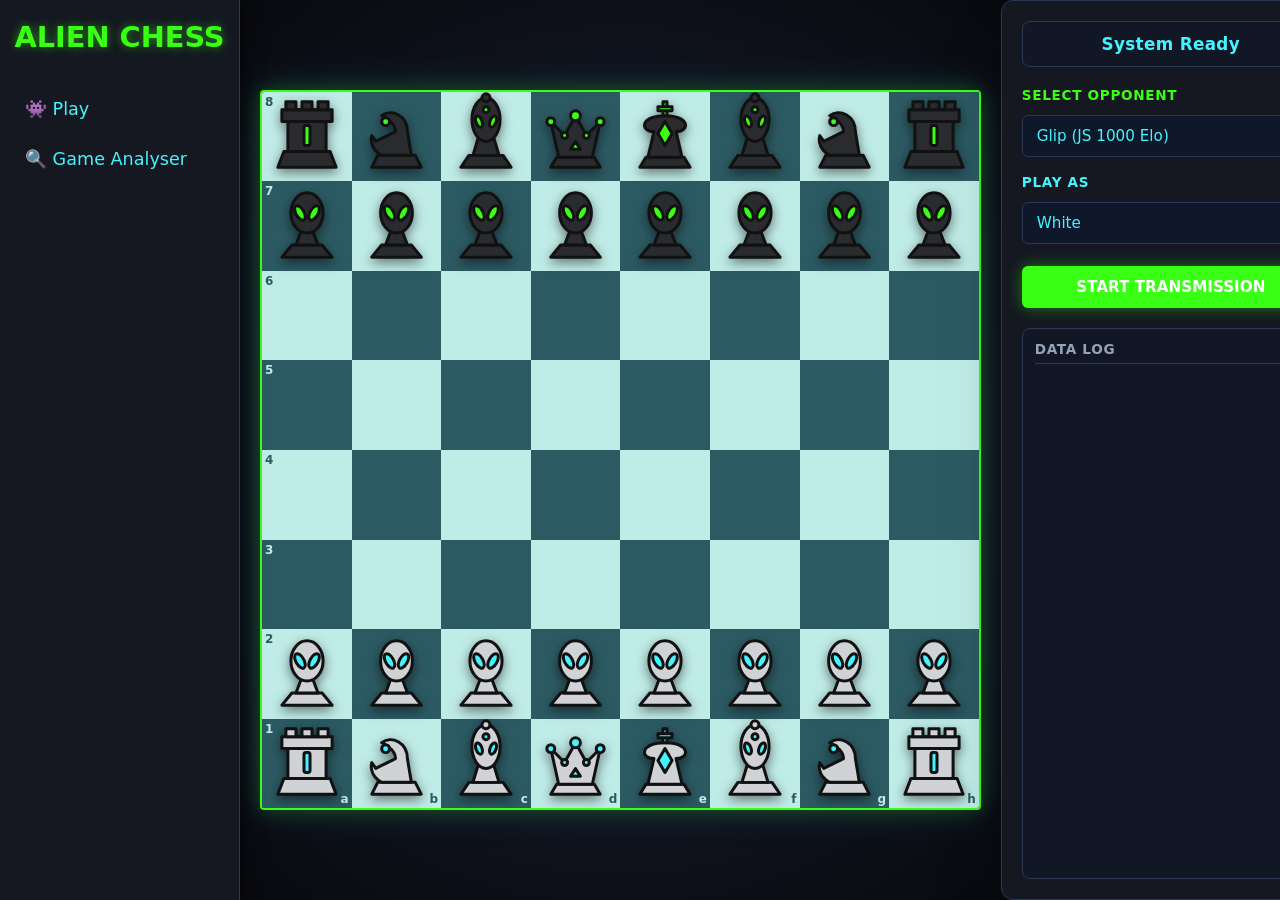
==== frontend/index.html @ 7024bee7 "Refactor project structure: separate src/, include/, and frontend/" ====
<!DOCTYPE html>
<html lang="en">
<head>
    <meta charset="UTF-8">
    <meta name="viewport" content="width=device-width, initial-scale=1.0">
    <title>Antigravity Chess Engine</title>
    <style>
        :root {
            --bg-color: #090A0F;
            --panel-bg: #151821;
            --border-color: #2b3954;
            --text-color: #45F3FF;
            --accent-color: #39FF14;
            --accent-hover: #4af227;
            --light-square: #C0ECE8;
            --dark-square: #2C5A63;
            --highlight-select: rgba(57, 255, 20, 0.6);
            --highlight-last: rgba(69, 243, 255, 0.4);
            --dot-color: rgba(9, 10, 15, 0.5);
            --capture-ring: rgba(9, 10, 15, 0.5);
        }

        * {
            box-sizing: border-box;
            margin: 0;
            padding: 0;
        }

        body {
            font-family: 'Inter', system-ui, -apple-system, sans-serif;
            background: var(--bg-color);
            color: var(--text-color);
            margin: 0;
            padding: 0;
            min-height: 100vh;
            display: flex;
            overflow: hidden;
        }

        header {
            display: none; /* Removed for the 3-column app layout */
        }

        .game-container {
            display: grid;
            grid-template-columns: 240px 1fr 340px;
            width: 100%;
            height: 100vh;
            gap: 0;
        }

        /* Left Navigation */
        .left-menu {
            background: var(--panel-bg);
            border-right: 1px solid var(--border-color);
            display: flex;
            flex-direction: column;
            padding: 20px 0;
            box-shadow: 5px 0 15px rgba(0, 0, 0, 0.5);
            z-index: 10;
        }

        .left-menu .logo {
            font-size: 1.8rem;
            font-weight: 800;
            color: var(--accent-color);
            text-align: center;
            margin-bottom: 30px;
            text-shadow: 0 0 10px rgba(57, 255, 20, 0.5);
        }

        .nav-item {
            padding: 15px 25px;
            font-size: 1.1rem;
            color: var(--text-color);
            text-decoration: none;
            display: flex;
            align-items: center;
            gap: 15px;
            transition: all 0.2s ease;
            cursor: pointer;
        }

        .nav-item:hover {
            background: rgba(69, 243, 255, 0.1);
            border-left: 4px solid var(--text-color);
        }

        /* Center Column */
        .center-column {
            display: flex;
            justify-content: center;
            align-items: center;
            padding: 20px;
            background: radial-gradient(circle at center, #1a2035, var(--bg-color));
        }

        /* Chessboard Container */
        .board-wrapper {
            position: relative;
            background: transparent;
            border: none;
            box-shadow: 0 0 40px rgba(69, 243, 255, 0.15);
            padding: 0;
            border-radius: 4px;
        }

        .board {
            display: grid;
            grid-template-columns: repeat(8, min(10.5vh, 7vw));
            grid-template-rows: repeat(8, min(10.5vh, 7vw));
            border: 2px solid var(--accent-color);
            border-radius: 4px;
            overflow: hidden;
            user-select: none;
            box-shadow: 0 0 20px rgba(57, 255, 20, 0.2);
        }

        @media (max-width: 900px) {
            .game-container {
                grid-template-columns: 1fr;
                grid-template-rows: auto auto auto;
                height: auto;
                overflow-y: auto;
            }
            .left-menu {
                flex-direction: row;
                flex-wrap: wrap;
                border-right: none;
                border-bottom: 1px solid var(--border-color);
                justify-content: center;
            }
            .nav-item {
                padding: 10px;
                font-size: 0.9rem;
                border-left: none;
            }
            .nav-item:hover {
                border-left: none;
                border-bottom: 4px solid var(--text-color);
            }
            .board {
                grid-template-columns: repeat(8, 11vw);
                grid-template-rows: repeat(8, 11vw);
            }
        }

        .square {
            position: relative;
            display: flex;
            align-items: center;
            justify-content: center;
            cursor: pointer;
            transition: background-color 0.2s ease, box-shadow 0.2s ease;
        }

        .square:hover {
            box-shadow: inset 0 0 20px rgba(255, 255, 255, 0.2);
        }

        .square.light {
            background-color: var(--light-square);
        }

        .square.dark {
            background-color: var(--dark-square);
        }

        .piece {
            width: 100%;
            height: 100%;
            background-size: cover;
            background-position: center;
            background-repeat: no-repeat;
            z-index: 2;
            cursor: grab;
            transition: transform 0.2s cubic-bezier(0.34, 1.56, 0.64, 1), filter 0.2s ease;
            filter: drop-shadow(0 4px 6px rgba(0, 0, 0, 0.5));
        }

        .piece:active {
            cursor: grabbing;
        }

        .coord-rank {
            position: absolute;
            top: 3px;
            left: 3px;
            font-size: 12px;
            font-weight: 700;
            pointer-events: none;
            z-index: 1;
        }

        .coord-file {
            position: absolute;
            bottom: 2px;
            right: 3px;
            font-size: 12px;
            font-weight: 700;
            pointer-events: none;
            z-index: 1;
        }

        .square.light .coord-rank, .square.light .coord-file { color: var(--dark-square); }
        .square.dark .coord-rank, .square.dark .coord-file { color: var(--light-square); }

        .square:hover .piece {
            transform: scale(1.05) translateY(-2px);
        }

        /* Highlights */
        .square.selected {
            background-color: var(--highlight-select) !important;
        }

        .square.last-move {
            background-color: var(--highlight-last) !important;
        }

        /* Destination indicators */
        .square .dot {
            position: absolute;
            width: 16px;
            height: 16px;
            background-color: var(--dot-color);
            border-radius: 50%;
            z-index: 3;
            pointer-events: none;
            box-shadow: 0 0 10px var(--dot-color);
            transition: transform 0.2s ease, opacity 0.2s ease;
            opacity: 0.8;
        }

        .square:hover .dot {
            transform: scale(1.3);
            opacity: 1;
        }

        .square.has-piece .dot {
            width: 85%;
            height: 85%;
            background-color: transparent;
            border: 4px solid var(--capture-ring);
            border-radius: 50%;
            box-shadow: inset 0 0 12px var(--capture-ring), 0 0 12px var(--capture-ring);
        }

        /* Sidebar Controls & History */
        .sidebar {
            flex: 1;
            min-width: 320px;
            max-width: 360px;
            background: var(--panel-bg);
            border: 1px solid var(--border-color);
            border-radius: 12px;
            padding: 20px;
            display: flex;
            flex-direction: column;
            gap: 20px;
            box-shadow: 0 25px 50px -12px rgba(0, 0, 0, 0.5);
            backdrop-filter: blur(16px);
            align-self: stretch;
        }

        .status-panel {
            background: rgba(15, 23, 42, 0.5);
            border: 1px solid var(--border-color);
            border-radius: 8px;
            padding: 12px;
            text-align: center;
            font-size: 1.05rem;
            font-weight: 600;
            letter-spacing: 0.02em;
        }

        .status-active {
            color: #34d399;
        }

        .status-thinking {
            color: #fbbf24;
            animation: pulse 1.5s infinite;
        }

        @keyframes pulse {
            0%, 100% { opacity: 1; }
            50% { opacity: 0.5; }
        }

        .controls {
            display: flex;
            flex-direction: column;
            gap: 12px;
        }

        label {
            font-size: 0.85rem;
            text-transform: uppercase;
            letter-spacing: 0.05em;
            color: #94a3b8;
            font-weight: 700;
        }

        select {
            background: #0f172a;
            color: var(--text-color);
            border: 1px solid var(--border-color);
            padding: 10px;
            border-radius: 6px;
            font-family: inherit;
            font-size: 0.95rem;
            outline: none;
            cursor: pointer;
            transition: border-color 0.2s;
        }

        select:focus {
            border-color: var(--accent-color);
        }

        button {
            background-color: var(--accent-color);
            color: white;
            border: none;
            padding: 12px;
            border-radius: 6px;
            font-weight: 700;
            cursor: pointer;
            transition: background-color 0.2s, transform 0.1s;
            font-family: inherit;
            font-size: 0.95rem;
        }

        button:hover {
            background-color: var(--accent-hover);
        }

        button:active {
            transform: scale(0.98);
        }

        /* History panel */
        .history-panel {
            flex: 1;
            display: flex;
            flex-direction: column;
            background: rgba(15, 23, 42, 0.5);
            border: 1px solid var(--border-color);
            border-radius: 8px;
            padding: 12px;
            min-height: 180px;
        }

        .history-title {
            font-size: 0.85rem;
            text-transform: uppercase;
            letter-spacing: 0.05em;
            color: #94a3b8;
            font-weight: 700;
            margin-bottom: 8px;
            border-bottom: 1px solid var(--border-color);
            padding-bottom: 6px;
        }

        .history-list {
            overflow-y: auto;
            flex: 1;
            font-family: 'Courier New', Courier, monospace;
            font-size: 0.95rem;
            line-height: 1.6;
            max-height: 240px;
        }

        .history-row {
            display: grid;
            grid-template-columns: 40px 1fr 1fr;
            padding: 2px 0;
            border-bottom: 1px dashed rgba(255, 255, 255, 0.03);
        }

        .history-num {
            color: #64748b;
        }

        .history-move {
            cursor: pointer;
            padding: 0 4px;
            border-radius: 3px;
        }

        .history-move:hover {
            background-color: rgba(255, 255, 255, 0.1);
        }

        footer {
            margin-top: 30px;
            font-size: 0.8rem;
            color: #64748b;
            text-align: center;
        }
    </style>
</head>
<body>

    <div class="game-container">
        <!-- Left Navigation -->
        <nav class="left-menu">
            <div class="logo">ALIEN CHESS</div>
            <a class="nav-item" href="#">👾 Play</a>
            <a class="nav-item" id="analyser-btn" href="#">🔍 Game Analyser</a>
        </nav>

        <!-- Center Column -->
        <div class="center-column">
            <div class="board-wrapper">
                <div id="board" class="board"></div>
            </div>
        </div>

        <!-- Right Column (Sidebar Panel) -->
        <div class="sidebar">
            <div id="status" class="status-panel">System Ready</div>

            <div class="controls">
                <label for="opponent" style="color: var(--accent-color);">Select Opponent</label>
                <select id="opponent">
                    <option value="server">Zorgon (C++ 2000 Elo)</option>
                    <option value="fallback" selected>Glip (JS 1000 Elo)</option>
                </select>

                <label for="play-as" style="color: var(--text-color); margin-top: 5px;">Play As</label>
                <select id="play-as">
                    <option value="w" selected>White</option>
                    <option value="b">Black</option>
                </select>

                <button id="reset-btn" style="box-shadow: 0 0 15px rgba(57, 255, 20, 0.4); text-transform: uppercase; margin-top: 10px;">Start Transmission</button>
            </div>

            <div class="history-panel">
                <div class="history-title">Data Log</div>
                <div id="history-list" class="history-list"></div>
            </div>
        </div>
    </div>

    <script>
        // ----------------------------------------------------
        // Constants and Piece Mappings
        // ----------------------------------------------------
        const PIECE_IMAGES = {
            'P': 'data:image/svg+xml;utf8,%3Csvg%20xmlns%3D%22http%3A//www.w3.org/2000/svg%22%20viewBox%3D%220%200%2045%2045%22%3E%3Cg%20stroke%3D%22%23111111%22%20stroke-width%3D%221.5%22%20stroke-linejoin%3D%22round%22%3E%3Cpath%20d%3D%22M%2010%2038%20L%2035%2038%20L%2030%2032%20L%2015%2032%20Z%22%20fill%3D%22%23d0d2d6%22%20/%3E%3Cpath%20d%3D%22M%2017%2032%20L%2028%2032%20L%2025%2024%20L%2020%2024%20Z%22%20fill%3D%22%23d0d2d6%22%20/%3E%3Cellipse%20cx%3D%2222.5%22%20cy%3D%2216%22%20rx%3D%228%22%20ry%3D%2210%22%20fill%3D%22%23d0d2d6%22%20/%3E%3Cellipse%20cx%3D%2219%22%20cy%3D%2216%22%20rx%3D%222%22%20ry%3D%224%22%20transform%3D%22rotate%28-30%2019%2016%29%22%20fill%3D%22%2345F3FF%22%20/%3E%3Cellipse%20cx%3D%2226%22%20cy%3D%2216%22%20rx%3D%222%22%20ry%3D%224%22%20transform%3D%22rotate%2830%2026%2016%29%22%20fill%3D%22%2345F3FF%22%20/%3E%3C/g%3E%3C/svg%3E',
            'N': 'data:image/svg+xml;utf8,%3Csvg%20xmlns%3D%22http%3A//www.w3.org/2000/svg%22%20viewBox%3D%220%200%2045%2045%22%3E%3Cg%20stroke%3D%22%23111111%22%20stroke-width%3D%221.5%22%20stroke-linejoin%3D%22round%22%3E%3Cpath%20d%3D%22M%2010%2038%20L%2035%2038%20L%2032%2032%20L%2013%2032%20Z%22%20fill%3D%22%23d0d2d6%22%20/%3E%3Cpath%20d%3D%22M%2015%2032%20L%2030%2032%20L%2028%2020%20C%2028%2012%2020%208%2015%2012%20C%2015%2012%2022%2015%2022%2020%20L%2012%2025%20L%2010%2022%20C%2010%2022%208%2028%2015%2032%20Z%22%20fill%3D%22%23d0d2d6%22%20/%3E%3Ccircle%20cx%3D%2217%22%20cy%3D%2215%22%20r%3D%222%22%20fill%3D%22%2345F3FF%22%20/%3E%3C/g%3E%3C/svg%3E',
            'B': 'data:image/svg+xml;utf8,%3Csvg%20xmlns%3D%22http%3A//www.w3.org/2000/svg%22%20viewBox%3D%220%200%2045%2045%22%3E%3Cg%20stroke%3D%22%23111111%22%20stroke-width%3D%221.5%22%20stroke-linejoin%3D%22round%22%3E%3Cpath%20d%3D%22M%2010%2038%20L%2035%2038%20L%2031%2032%20L%2014%2032%20Z%22%20fill%3D%22%23d0d2d6%22%20/%3E%3Cpath%20d%3D%22M%2016%2032%20L%2029%2032%20L%2026%2022%20L%2019%2022%20Z%22%20fill%3D%22%23d0d2d6%22%20/%3E%3Cellipse%20cx%3D%2222.5%22%20cy%3D%2214%22%20rx%3D%227%22%20ry%3D%2211%22%20fill%3D%22%23d0d2d6%22%20/%3E%3Ccircle%20cx%3D%2222.5%22%20cy%3D%223%22%20r%3D%222%22%20fill%3D%22%23d0d2d6%22%20/%3E%3Cellipse%20cx%3D%2219%22%20cy%3D%2215%22%20rx%3D%221.5%22%20ry%3D%223%22%20transform%3D%22rotate%28-20%2019%2015%29%22%20fill%3D%22%2345F3FF%22%20/%3E%3Cellipse%20cx%3D%2226%22%20cy%3D%2215%22%20rx%3D%221.5%22%20ry%3D%223%22%20transform%3D%22rotate%2820%2026%2015%29%22%20fill%3D%22%2345F3FF%22%20/%3E%3Ccircle%20cx%3D%2222.5%22%20cy%3D%229%22%20r%3D%221.5%22%20fill%3D%22%2345F3FF%22%20/%3E%3C/g%3E%3C/svg%3E',
            'R': 'data:image/svg+xml;utf8,%3Csvg%20xmlns%3D%22http%3A//www.w3.org/2000/svg%22%20viewBox%3D%220%200%2045%2045%22%3E%3Cg%20stroke%3D%22%23111111%22%20stroke-width%3D%221.5%22%20stroke-linejoin%3D%22round%22%3E%3Cpath%20d%3D%22M%208%2038%20L%2037%2038%20L%2034%2030%20L%2011%2030%20Z%22%20fill%3D%22%23d0d2d6%22%20/%3E%3Cpath%20d%3D%22M%2013%2030%20L%2032%2030%20L%2032%2015%20L%2013%2015%20Z%22%20fill%3D%22%23d0d2d6%22%20/%3E%3Cpath%20d%3D%22M%2010%2015%20L%2035%2015%20L%2035%209%20L%2010%209%20Z%22%20fill%3D%22%23d0d2d6%22%20/%3E%3Cpath%20d%3D%22M%2012%209%20L%2012%205%20L%2017%205%20L%2017%209%20L%2020%209%20L%2020%205%20L%2025%205%20L%2025%209%20L%2028%209%20L%2028%205%20L%2033%205%20L%2033%209%20Z%22%20fill%3D%22%23d0d2d6%22%20/%3E%3Crect%20x%3D%2221%22%20y%3D%2217%22%20width%3D%223%22%20height%3D%2210%22%20rx%3D%221%22%20fill%3D%22%2345F3FF%22%20/%3E%3C/g%3E%3C/svg%3E',
            'Q': 'data:image/svg+xml;utf8,%3Csvg%20xmlns%3D%22http%3A//www.w3.org/2000/svg%22%20viewBox%3D%220%200%2045%2045%22%3E%3Cg%20stroke%3D%22%23111111%22%20stroke-width%3D%221.5%22%20stroke-linejoin%3D%22round%22%3E%3Cpath%20d%3D%22M%2010%2038%20L%2035%2038%20L%2032%2033%20L%2013%2033%20Z%22%20fill%3D%22%23d0d2d6%22%20/%3E%3Cpath%20d%3D%22M%2014%2033%20L%2031%2033%20L%2035%2015%20L%2028%2022%20L%2022.5%2012%20L%2017%2022%20L%2010%2015%20Z%22%20fill%3D%22%23d0d2d6%22%20/%3E%3Ccircle%20cx%3D%2210%22%20cy%3D%2215%22%20r%3D%222%22%20fill%3D%22%2345F3FF%22%20/%3E%3Ccircle%20cx%3D%2217%22%20cy%3D%2222%22%20r%3D%221.5%22%20fill%3D%22%2345F3FF%22%20/%3E%3Ccircle%20cx%3D%2222.5%22%20cy%3D%2212%22%20r%3D%222.5%22%20fill%3D%22%2345F3FF%22%20/%3E%3Ccircle%20cx%3D%2228%22%20cy%3D%2222%22%20r%3D%221.5%22%20fill%3D%22%2345F3FF%22%20/%3E%3Ccircle%20cx%3D%2235%22%20cy%3D%2215%22%20r%3D%222%22%20fill%3D%22%2345F3FF%22%20/%3E%3Cpolygon%20points%3D%2222.5%2C25%2020%2C29%2025%2C29%22%20fill%3D%22%2345F3FF%22%20/%3E%3C/g%3E%3C/svg%3E',
            'K': 'data:image/svg+xml;utf8,%3Csvg%20xmlns%3D%22http%3A//www.w3.org/2000/svg%22%20viewBox%3D%220%200%2045%2045%22%3E%3Cg%20stroke%3D%22%23111111%22%20stroke-width%3D%221.5%22%20stroke-linejoin%3D%22round%22%3E%3Cpath%20d%3D%22M%2010%2038%20L%2035%2038%20L%2032%2033%20L%2013%2033%20Z%22%20fill%3D%22%23d0d2d6%22%20/%3E%3Cpath%20d%3D%22M%2014%2033%20L%2031%2033%20L%2028%2020%20C%2035%2020%2035%2012%2022.5%2012%20C%2010%2012%2010%2020%2017%2020%20Z%22%20fill%3D%22%23d0d2d6%22%20/%3E%3Cpolygon%20points%3D%2222.5%2C15%2026%2C21%2022.5%2C27%2019%2C21%22%20fill%3D%22%2345F3FF%22%20/%3E%3Crect%20x%3D%2221.5%22%20y%3D%225%22%20width%3D%222%22%20height%3D%227%22%20fill%3D%22%2345F3FF%22%20/%3E%3Crect%20x%3D%2219%22%20y%3D%227.5%22%20width%3D%227%22%20height%3D%222%22%20fill%3D%22%2345F3FF%22%20/%3E%3C/g%3E%3C/svg%3E',
            'p': 'data:image/svg+xml;utf8,%3Csvg%20xmlns%3D%22http%3A//www.w3.org/2000/svg%22%20viewBox%3D%220%200%2045%2045%22%3E%3Cg%20stroke%3D%22%23111111%22%20stroke-width%3D%221.5%22%20stroke-linejoin%3D%22round%22%3E%3Cpath%20d%3D%22M%2010%2038%20L%2035%2038%20L%2030%2032%20L%2015%2032%20Z%22%20fill%3D%22%232a2b2e%22%20/%3E%3Cpath%20d%3D%22M%2017%2032%20L%2028%2032%20L%2025%2024%20L%2020%2024%20Z%22%20fill%3D%22%232a2b2e%22%20/%3E%3Cellipse%20cx%3D%2222.5%22%20cy%3D%2216%22%20rx%3D%228%22%20ry%3D%2210%22%20fill%3D%22%232a2b2e%22%20/%3E%3Cellipse%20cx%3D%2219%22%20cy%3D%2216%22%20rx%3D%222%22%20ry%3D%224%22%20transform%3D%22rotate%28-30%2019%2016%29%22%20fill%3D%22%2339FF14%22%20/%3E%3Cellipse%20cx%3D%2226%22%20cy%3D%2216%22%20rx%3D%222%22%20ry%3D%224%22%20transform%3D%22rotate%2830%2026%2016%29%22%20fill%3D%22%2339FF14%22%20/%3E%3C/g%3E%3C/svg%3E',
            'n': 'data:image/svg+xml;utf8,%3Csvg%20xmlns%3D%22http%3A//www.w3.org/2000/svg%22%20viewBox%3D%220%200%2045%2045%22%3E%3Cg%20stroke%3D%22%23111111%22%20stroke-width%3D%221.5%22%20stroke-linejoin%3D%22round%22%3E%3Cpath%20d%3D%22M%2010%2038%20L%2035%2038%20L%2032%2032%20L%2013%2032%20Z%22%20fill%3D%22%232a2b2e%22%20/%3E%3Cpath%20d%3D%22M%2015%2032%20L%2030%2032%20L%2028%2020%20C%2028%2012%2020%208%2015%2012%20C%2015%2012%2022%2015%2022%2020%20L%2012%2025%20L%2010%2022%20C%2010%2022%208%2028%2015%2032%20Z%22%20fill%3D%22%232a2b2e%22%20/%3E%3Ccircle%20cx%3D%2217%22%20cy%3D%2215%22%20r%3D%222%22%20fill%3D%22%2339FF14%22%20/%3E%3C/g%3E%3C/svg%3E',
            'b': 'data:image/svg+xml;utf8,%3Csvg%20xmlns%3D%22http%3A//www.w3.org/2000/svg%22%20viewBox%3D%220%200%2045%2045%22%3E%3Cg%20stroke%3D%22%23111111%22%20stroke-width%3D%221.5%22%20stroke-linejoin%3D%22round%22%3E%3Cpath%20d%3D%22M%2010%2038%20L%2035%2038%20L%2031%2032%20L%2014%2032%20Z%22%20fill%3D%22%232a2b2e%22%20/%3E%3Cpath%20d%3D%22M%2016%2032%20L%2029%2032%20L%2026%2022%20L%2019%2022%20Z%22%20fill%3D%22%232a2b2e%22%20/%3E%3Cellipse%20cx%3D%2222.5%22%20cy%3D%2214%22%20rx%3D%227%22%20ry%3D%2211%22%20fill%3D%22%232a2b2e%22%20/%3E%3Ccircle%20cx%3D%2222.5%22%20cy%3D%223%22%20r%3D%222%22%20fill%3D%22%232a2b2e%22%20/%3E%3Cellipse%20cx%3D%2219%22%20cy%3D%2215%22%20rx%3D%221.5%22%20ry%3D%223%22%20transform%3D%22rotate%28-20%2019%2015%29%22%20fill%3D%22%2339FF14%22%20/%3E%3Cellipse%20cx%3D%2226%22%20cy%3D%2215%22%20rx%3D%221.5%22%20ry%3D%223%22%20transform%3D%22rotate%2820%2026%2015%29%22%20fill%3D%22%2339FF14%22%20/%3E%3Ccircle%20cx%3D%2222.5%22%20cy%3D%229%22%20r%3D%221.5%22%20fill%3D%22%2339FF14%22%20/%3E%3C/g%3E%3C/svg%3E',
            'r': 'data:image/svg+xml;utf8,%3Csvg%20xmlns%3D%22http%3A//www.w3.org/2000/svg%22%20viewBox%3D%220%200%2045%2045%22%3E%3Cg%20stroke%3D%22%23111111%22%20stroke-width%3D%221.5%22%20stroke-linejoin%3D%22round%22%3E%3Cpath%20d%3D%22M%208%2038%20L%2037%2038%20L%2034%2030%20L%2011%2030%20Z%22%20fill%3D%22%232a2b2e%22%20/%3E%3Cpath%20d%3D%22M%2013%2030%20L%2032%2030%20L%2032%2015%20L%2013%2015%20Z%22%20fill%3D%22%232a2b2e%22%20/%3E%3Cpath%20d%3D%22M%2010%2015%20L%2035%2015%20L%2035%209%20L%2010%209%20Z%22%20fill%3D%22%232a2b2e%22%20/%3E%3Cpath%20d%3D%22M%2012%209%20L%2012%205%20L%2017%205%20L%2017%209%20L%2020%209%20L%2020%205%20L%2025%205%20L%2025%209%20L%2028%209%20L%2028%205%20L%2033%205%20L%2033%209%20Z%22%20fill%3D%22%232a2b2e%22%20/%3E%3Crect%20x%3D%2221%22%20y%3D%2217%22%20width%3D%223%22%20height%3D%2210%22%20rx%3D%221%22%20fill%3D%22%2339FF14%22%20/%3E%3C/g%3E%3C/svg%3E',
            'q': 'data:image/svg+xml;utf8,%3Csvg%20xmlns%3D%22http%3A//www.w3.org/2000/svg%22%20viewBox%3D%220%200%2045%2045%22%3E%3Cg%20stroke%3D%22%23111111%22%20stroke-width%3D%221.5%22%20stroke-linejoin%3D%22round%22%3E%3Cpath%20d%3D%22M%2010%2038%20L%2035%2038%20L%2032%2033%20L%2013%2033%20Z%22%20fill%3D%22%232a2b2e%22%20/%3E%3Cpath%20d%3D%22M%2014%2033%20L%2031%2033%20L%2035%2015%20L%2028%2022%20L%2022.5%2012%20L%2017%2022%20L%2010%2015%20Z%22%20fill%3D%22%232a2b2e%22%20/%3E%3Ccircle%20cx%3D%2210%22%20cy%3D%2215%22%20r%3D%222%22%20fill%3D%22%2339FF14%22%20/%3E%3Ccircle%20cx%3D%2217%22%20cy%3D%2222%22%20r%3D%221.5%22%20fill%3D%22%2339FF14%22%20/%3E%3Ccircle%20cx%3D%2222.5%22%20cy%3D%2212%22%20r%3D%222.5%22%20fill%3D%22%2339FF14%22%20/%3E%3Ccircle%20cx%3D%2228%22%20cy%3D%2222%22%20r%3D%221.5%22%20fill%3D%22%2339FF14%22%20/%3E%3Ccircle%20cx%3D%2235%22%20cy%3D%2215%22%20r%3D%222%22%20fill%3D%22%2339FF14%22%20/%3E%3Cpolygon%20points%3D%2222.5%2C25%2020%2C29%2025%2C29%22%20fill%3D%22%2339FF14%22%20/%3E%3C/g%3E%3C/svg%3E',
            'k': 'data:image/svg+xml;utf8,%3Csvg%20xmlns%3D%22http%3A//www.w3.org/2000/svg%22%20viewBox%3D%220%200%2045%2045%22%3E%3Cg%20stroke%3D%22%23111111%22%20stroke-width%3D%221.5%22%20stroke-linejoin%3D%22round%22%3E%3Cpath%20d%3D%22M%2010%2038%20L%2035%2038%20L%2032%2033%20L%2013%2033%20Z%22%20fill%3D%22%232a2b2e%22%20/%3E%3Cpath%20d%3D%22M%2014%2033%20L%2031%2033%20L%2028%2020%20C%2035%2020%2035%2012%2022.5%2012%20C%2010%2012%2010%2020%2017%2020%20Z%22%20fill%3D%22%232a2b2e%22%20/%3E%3Cpolygon%20points%3D%2222.5%2C15%2026%2C21%2022.5%2C27%2019%2C21%22%20fill%3D%22%2339FF14%22%20/%3E%3Crect%20x%3D%2221.5%22%20y%3D%225%22%20width%3D%222%22%20height%3D%227%22%20fill%3D%22%2339FF14%22%20/%3E%3Crect%20x%3D%2219%22%20y%3D%227.5%22%20width%3D%227%22%20height%3D%222%22%20fill%3D%22%2339FF14%22%20/%3E%3C/g%3E%3C/svg%3E',
        };

        const COLUMNS = ['a', 'b', 'c', 'd', 'e', 'f', 'g', 'h'];
        const RANKS = ['1', '2', '3', '4', '5', '6', '7', '8'];

        // ----------------------------------------------------
        // Chess Rules Engine (JavaScript Fallback & Move Validator)
        // ----------------------------------------------------
        class ChessGame {
            constructor() {
                this.reset();
            }

            reset() {
                this.board = Array(64).fill('.');
                this.sideToMove = 'w';
                this.castling = 'KQkq';
                this.epSq = null;
                this.halfmove = 0;
                this.fullmove = 1;
                
                // History storage
                this.history = []; // elements: { move: Move, san: String }
                
                // Initial FEN setup
                this.loadFen("rnbqkbnr/pppppppp/8/8/8/8/PPPPPPPP/RNBQKBNR w KQkq - 0 1");
            }

            loadFen(fen) {
                const parts = fen.trim().split(/\s+/);
                const placement = parts[0];
                this.sideToMove = parts[1];
                this.castling = parts[2] || '-';
                
                const ep = parts[3] || '-';
                if (ep === '-') {
                    this.epSq = null;
                } else {
                    const f = ep.charCodeAt(0) - 97;
                    const r = ep.charCodeAt(1) - 49;
                    this.epSq = r * 8 + f;
                }
                
                this.halfmove = parseInt(parts[4] || '0', 10);
                this.fullmove = parseInt(parts[5] || '1', 10);

                // Parse board placement
                let r = 7;
                let f = 0;
                this.board.fill('.');
                for (let i = 0; i < placement.length; i++) {
                    const c = placement[i];
                    if (c === '/') {
                        r--;
                        f = 0;
                    } else if (c >= '1' && c <= '8') {
                        f += parseInt(c, 10);
                    } else {
                        const sq = r * 8 + f;
                        this.board[sq] = c;
                        f++;
                    }
                }
            }

            generateFen() {
                let placement = "";
                for (let r = 7; r >= 0; r--) {
                    let empty = 0;
                    for (let f = 0; f < 8; f++) {
                        const sq = r * 8 + f;
                        const piece = this.board[sq];
                        if (piece === '.') {
                            empty++;
                        } else {
                            if (empty > 0) {
                                placement += empty;
                                empty = 0;
                            }
                            placement += piece;
                        }
                    }
                    if (empty > 0) {
                        placement += empty;
                    }
                    if (r > 0) placement += "/";
                }

                const epStr = this.epSq === null ? "-" : COLUMNS[this.epSq % 8] + RANKS[Math.floor(this.epSq / 8)];
                return `${placement} ${this.sideToMove} ${this.castling} ${epStr} ${this.halfmove} ${this.fullmove}`;
            }

            isColor(piece, color) {
                if (piece === '.') return false;
                const isUpper = piece === piece.toUpperCase();
                return color === 'w' ? isUpper : !isUpper;
            }

            // Pseudo-legal move generator
            generatePseudoMoves() {
                const moves = [];
                const us = this.sideToMove;
                const opponent = us === 'w' ? 'b' : 'w';

                for (let sq = 0; sq < 64; sq++) {
                    const piece = this.board[sq];
                    if (piece === '.' || !this.isColor(piece, us)) continue;

                    const type = piece.toLowerCase();
                    const f = sq % 8;
                    const r = Math.floor(sq / 8);

                    if (type === 'p') {
                        // Pawn pushes
                        const dir = us === 'w' ? 8 : -8;
                        const startRank = us === 'w' ? 1 : 6;
                        const promoRank = us === 'w' ? 7 : 0;

                        const nextSq = sq + dir;
                        if (nextSq >= 0 && nextSq < 64 && this.board[nextSq] === '.') {
                            // single push
                            if (Math.floor(nextSq / 8) === promoRank) {
                                ['q', 'r', 'b', 'n'].forEach(p => moves.push({ from: sq, to: nextSq, promo: p, flags: 0 }));
                            } else {
                                moves.push({ from: sq, to: nextSq, promo: null, flags: 0 });
                            }

                            // double push
                            const doubleSq = sq + 2 * dir;
                            if (r === startRank && this.board[doubleSq] === '.') {
                                moves.push({ from: sq, to: doubleSq, promo: null, flags: 1 }); // flag 1: double push
                            }
                        }

                        // Pawn captures
                        const capOffsets = us === 'w' ? [7, 9] : [-9, -7];
                        capOffsets.forEach(offset => {
                            const target = sq + offset;
                            if (target < 0 || target >= 64) return;
                            const targetFile = target % 8;
                            if (Math.abs(targetFile - f) !== 1) return; // prevent wrapping

                            // Normal capture
                            if (this.board[target] !== '.' && this.isColor(this.board[target], opponent)) {
                                if (Math.floor(target / 8) === promoRank) {
                                    ['q', 'r', 'b', 'n'].forEach(p => moves.push({ from: sq, to: target, promo: p, flags: 8 })); // flag 8: capture
                                } else {
                                    moves.push({ from: sq, to: target, promo: null, flags: 8 });
                                }
                            }

                            // En Passant capture
                            if (target === this.epSq) {
                                moves.push({ from: sq, to: target, promo: null, flags: 10 }); // flag 10: ep capture (capture 8 + ep 2)
                            }
                        });
                    }

                    else if (type === 'n') {
                        const offsets = [-17, -15, -10, -6, 6, 10, 15, 17];
                        offsets.forEach(offset => {
                            const target = sq + offset;
                            if (target < 0 || target >= 64) return;
                            const tf = target % 8;
                            if (Math.abs(tf - f) > 2) return; // wrap prevention

                            if (this.board[target] === '.') {
                                moves.push({ from: sq, to: target, promo: null, flags: 0 });
                            } else if (this.isColor(this.board[target], opponent)) {
                                moves.push({ from: sq, to: target, promo: null, flags: 8 });
                            }
                        });
                    }

                    else if (type === 'k') {
                        const offsets = [-9, -8, -7, -1, 1, 7, 8, 9];
                        offsets.forEach(offset => {
                            const target = sq + offset;
                            if (target < 0 || target >= 64) return;
                            const tf = target % 8;
                            if (Math.abs(tf - f) > 1) return;

                            if (this.board[target] === '.') {
                                moves.push({ from: sq, to: target, promo: null, flags: 0 });
                            } else if (this.isColor(this.board[target], opponent)) {
                                moves.push({ from: sq, to: target, promo: null, flags: 8 });
                            }
                        });

                        // Castling rights
                        if (us === 'w') {
                            if (sq === 4) { // E1
                                if (this.castling.includes('K') && this.board[5] === '.' && this.board[6] === '.') {
                                    moves.push({ from: 4, to: 6, promo: null, flags: 4 }); // flag 4: castling
                                }
                                if (this.castling.includes('Q') && this.board[3] === '.' && this.board[2] === '.' && this.board[1] === '.') {
                                    moves.push({ from: 4, to: 2, promo: null, flags: 4 });
                                }
                            }
                        } else {
                            if (sq === 60) { // E8
                                if (this.castling.includes('k') && this.board[61] === '.' && this.board[62] === '.') {
                                    moves.push({ from: 60, to: 62, promo: null, flags: 4 });
                                }
                                if (this.castling.includes('q') && this.board[59] === '.' && this.board[58] === '.' && this.board[57] === '.') {
                                    moves.push({ from: 60, to: 58, promo: null, flags: 4 });
                                }
                            }
                        }
                    }

                    else if (type === 'r' || type === 'b' || type === 'q') {
                        const dirs = [];
                        if (type === 'r' || type === 'q') dirs.push([-8, 'v'], [8, 'v'], [-1, 'h'], [1, 'h']);
                        if (type === 'b' || type === 'q') dirs.push([-9, 'd'], [-7, 'd'], [7, 'd'], [9, 'd']);

                        dirs.forEach(([dir, mode]) => {
                            let curr = sq;
                            while (true) {
                                const lastFile = curr % 8;
                                curr += dir;
                                if (curr < 0 || curr >= 64) break;
                                
                                const currFile = curr % 8;
                                if (mode === 'h' && Math.floor(curr / 8) !== r) break; // wrap check rank
                                if (mode === 'd' && Math.abs(currFile - lastFile) !== 1) break; // wrap check diagonal

                                if (this.board[curr] === '.') {
                                    moves.push({ from: sq, to: curr, promo: null, flags: 0 });
                                } else {
                                    if (this.isColor(this.board[curr], opponent)) {
                                        moves.push({ from: sq, to: curr, promo: null, flags: 8 });
                                    }
                                    break;
                                }
                            }
                        });
                    }
                }
                return moves;
            }

            // Checks if a square is attacked by color
            isSquareAttacked(sq, attackerColor) {
                const opponent = attackerColor;
                const f = sq % 8;
                const r = Math.floor(sq / 8);

                // 1. Knight attacks
                const knightOffsets = [-17, -15, -10, -6, 6, 10, 15, 17];
                for (let offset of knightOffsets) {
                    const target = sq + offset;
                    if (target >= 0 && target < 64) {
                        if (Math.abs((target % 8) - f) <= 2) {
                            const p = this.board[target];
                            if (p.toLowerCase() === 'n' && this.isColor(p, opponent)) return true;
                        }
                    }
                }

                // 2. King attacks
                const kingOffsets = [-9, -8, -7, -1, 1, 7, 8, 9];
                for (let offset of kingOffsets) {
                    const target = sq + offset;
                    if (target >= 0 && target < 64) {
                        if (Math.abs((target % 8) - f) <= 1) {
                            const p = this.board[target];
                            if (p.toLowerCase() === 'k' && this.isColor(p, opponent)) return true;
                        }
                    }
                }

                // 3. Pawn attacks
                const pawnOffsets = opponent === 'w' ? [-9, -7] : [7, 9];
                for (let offset of pawnOffsets) {
                    const target = sq + offset;
                    if (target >= 0 && target < 64) {
                        if (Math.abs((target % 8) - f) === 1) {
                            const p = this.board[target];
                            if (p.toLowerCase() === 'p' && this.isColor(p, opponent)) return true;
                        }
                    }
                }

                // 4. Sliding Bishop/Queen
                const diagDirs = [-9, -7, 7, 9];
                for (let dir of diagDirs) {
                    let curr = sq;
                    while (true) {
                        const lastFile = curr % 8;
                        curr += dir;
                        if (curr < 0 || curr >= 64 || Math.abs((curr % 8) - lastFile) !== 1) break;
                        const p = this.board[curr];
                        if (p !== '.') {
                            if (this.isColor(p, opponent) && (p.toLowerCase() === 'b' || p.toLowerCase() === 'q')) {
                                return true;
                            }
                            break;
                        }
                    }
                }

                // 5. Sliding Rook/Queen
                const rookDirs = [
                    { d: -8, m: 'v' }, { d: 8, m: 'v' },
                    { d: -1, m: 'h' }, { d: 1, m: 'h' }
                ];
                for (let dirObj of rookDirs) {
                    let curr = sq;
                    while (true) {
                        const lastFile = curr % 8;
                        curr += dirObj.d;
                        if (curr < 0 || curr >= 64) break;
                        if (dirObj.m === 'h' && Math.floor(curr / 8) !== Math.floor(sq / 8)) break;
                        
                        const p = this.board[curr];
                        if (p !== '.') {
                            if (this.isColor(p, opponent) && (p.toLowerCase() === 'r' || p.toLowerCase() === 'q')) {
                                return true;
                            }
                            break;
                        }
                    }
                }

                return false;
            }

            // Legal move generator
            generateLegalMoves() {
                const pseudo = this.generatePseudoMoves();
                const legal = [];
                const us = this.sideToMove;
                const opponent = us === 'w' ? 'b' : 'w';

                pseudo.forEach(m => {
                    // Make move on simulated board
                    const originalBoard = [...this.board];
                    const originalCastling = this.castling;
                    const originalEp = this.epSq;
                    
                    // Simple make move simulation
                    const movingPiece = this.board[m.from];
                    this.board[m.from] = '.';
                    
                    if (m.promo) {
                        this.board[m.to] = us === 'w' ? m.promo.toUpperCase() : m.promo.toLowerCase();
                    } else {
                        this.board[m.to] = movingPiece;
                    }

                    // Handle en passant capture square clear
                    if (m.flags === 10) {
                        const epPawn = us === 'w' ? m.to - 8 : m.to + 8;
                        this.board[epPawn] = '.';
                    }

                    // Castling verify that king does not pass through check
                    let castlingOk = true;
                    if (m.flags === 4) { // castling
                        if (us === 'w') {
                            if (m.to === 6) { // Kingside
                                if (this.isSquareAttacked(4, 'b') || this.isSquareAttacked(5, 'b') || this.isSquareAttacked(6, 'b')) {
                                    castlingOk = false;
                                }
                            } else if (m.to === 2) { // Queenside
                                if (this.isSquareAttacked(4, 'b') || this.isSquareAttacked(3, 'b') || this.isSquareAttacked(2, 'b')) {
                                    castlingOk = false;
                                }
                            }
                        } else {
                            if (m.to === 62) {
                                if (this.isSquareAttacked(60, 'w') || this.isSquareAttacked(61, 'w') || this.isSquareAttacked(62, 'w')) {
                                    castlingOk = false;
                                }
                            } else if (m.to === 58) {
                                if (this.isSquareAttacked(60, 'w') || this.isSquareAttacked(59, 'w') || this.isSquareAttacked(58, 'w')) {
                                    castlingOk = false;
                                }
                            }
                        }
                    }

                    // Find King
                    const kingChar = us === 'w' ? 'K' : 'k';
                    const kingSq = this.board.indexOf(kingChar);
                    
                    const isKingChecked = this.isSquareAttacked(kingSq, opponent);
                    
                    // Revert move
                    this.board = originalBoard;
                    this.castling = originalCastling;
                    this.epSq = originalEp;

                    if (!isKingChecked && castlingOk) {
                        legal.push(m);
                    }
                });
                return legal;
            }

            // Real make move
            makeMove(m) {
                const us = this.sideToMove;
                const opponent = us === 'w' ? 'b' : 'w';
                const movingPiece = this.board[m.from];
                const pieceType = movingPiece.toLowerCase();

                // Compute standard algebraic notation (SAN) before execution
                const san = this.moveToSan(m);

                // Capture check
                const isCap = m.flags === 8 || m.flags === 10 || this.board[m.to] !== '.';

                // Handle history undo stacking
                this.history.push({
                    move: m,
                    san: san,
                    fenBefore: this.generateFen()
                });

                // Clear from square
                this.board[m.from] = '.';

                // Handle promotions
                if (m.promo) {
                    this.board[m.to] = us === 'w' ? m.promo.toUpperCase() : m.promo.toLowerCase();
                } else {
                    this.board[m.to] = movingPiece;
                }

                // Handle en passant clear
                if (m.flags === 10) {
                    const epPawn = us === 'w' ? m.to - 8 : m.to + 8;
                    this.board[epPawn] = '.';
                }

                // Handle castling rook moves
                if (m.flags === 4) {
                    switch (m.to) {
                        case 6: // G1
                            this.board[7] = '.'; this.board[5] = 'R'; break;
                        case 2: // C1
                            this.board[0] = '.'; this.board[3] = 'R'; break;
                        case 62: // G8
                            this.board[63] = '.'; this.board[61] = 'r'; break;
                        case 58: // C8
                            this.board[56] = '.'; this.board[59] = 'r'; break;
                    }
                }

                // Update castling rights
                if (m.from === 4) this.castling = this.castling.replace(/[KQ]/g, '');
                if (m.from === 60) this.castling = this.castling.replace(/[kq]/g, '');
                if (m.from === 0 || m.to === 0) this.castling = this.castling.replace('Q', '');
                if (m.from === 7 || m.to === 7) this.castling = this.castling.replace('K', '');
                if (m.from === 56 || m.to === 56) this.castling = this.castling.replace('q', '');
                if (m.from === 63 || m.to === 63) this.castling = this.castling.replace('k', '');
                if (this.castling === "") this.castling = "-";

                // Update en passant square
                if (m.flags === 1) { // double push
                    this.epSq = us === 'w' ? m.from + 8 : m.from - 8;
                } else {
                    this.epSq = null;
                }

                // Update halfmove clock
                if (pieceType === 'p' || isCap) {
                    this.halfmove = 0;
                } else {
                    this.halfmove++;
                }

                // Swap side
                this.sideToMove = opponent;

                // Update fullmove number
                if (us === 'b') {
                    this.fullmove++;
                }

                // Record the resulting FEN
                this.history[this.history.length - 1].fenAfter = this.generateFen();
            }

            // Convert raw move struct to Standard Algebraic Notation (SAN)
            moveToSan(m) {
                if (m.flags === 4) {
                    return m.to === 6 || m.to === 62 ? "O-O" : "O-O-O";
                }

                const piece = this.board[m.from];
                const type = piece.toLowerCase();
                let san = "";

                if (type !== 'p') {
                    san += type.toUpperCase();
                }

                // Capture flag
                const isCapture = m.flags === 8 || m.flags === 10 || this.board[m.to] !== '.';
                if (isCapture) {
                    if (type === 'p') {
                        san += COLUMNS[m.from % 8];
                    }
                    san += "x";
                }

                san += COLUMNS[m.to % 8] + RANKS[Math.floor(m.to / 8)];

                if (m.promo) {
                    san += "=" + m.promo.toUpperCase();
                }

                // Check and Checkmate prediction
                // We verify by checking if opponent is in check
                const originalBoard = [...this.board];
                const movingPiece = this.board[m.from];
                
                // Simulate move
                this.board[m.from] = '.';
                if (m.promo) {
                    this.board[m.to] = this.sideToMove === 'w' ? m.promo.toUpperCase() : m.promo.toLowerCase();
                } else {
                    this.board[m.to] = movingPiece;
                }
                if (m.flags === 10) {
                    const epPawn = this.sideToMove === 'w' ? m.to - 8 : m.to + 8;
                    this.board[epPawn] = '.';
                }

                const opponent = this.sideToMove === 'w' ? 'b' : 'w';
                const opponentKingChar = opponent === 'w' ? 'K' : 'k';
                const oppKingSq = this.board.indexOf(opponentKingChar);
                
                const isCheck = this.isSquareAttacked(oppKingSq, this.sideToMove);
                
                // Check if opponent has legal moves remaining
                let hasLegalMoves = false;
                
                // Temporarily swap sides to generate opponent moves
                const originalSide = this.sideToMove;
                this.sideToMove = opponent;
                const oppMoves = this.generateLegalMoves();
                if (oppMoves.length > 0) hasLegalMoves = true;
                
                // Restore simulation state
                this.sideToMove = originalSide;
                this.board = originalBoard;

                if (isCheck) {
                    san += hasLegalMoves ? "+" : "#";
                }

                return san;
            }
        }

        // ----------------------------------------------------
        // UI & Game Controller State
        // ----------------------------------------------------
        const game = new ChessGame();
        let selectedSquare = null;
        let activeLegalMoves = [];
        let lastPlayedMove = null;
        let isAnimating = false;
        let isAnalysisMode = false;
        let analysisIndex = -1;
        let isEngineThinking = false; // Guard against re-entrant engine calls

        const boardEl = document.getElementById("board");
        const statusEl = document.getElementById("status");
        const historyListEl = document.getElementById("history-list");
        const opponentSelect = document.getElementById("opponent");
        const resetBtn = document.getElementById("reset-btn");
        const analyserBtn = document.getElementById("analyser-btn");

        /**
         * Smoothly animates a piece moving between squares using hardware-accelerated CSS transforms.
         */
        function animatePiece(fromSq, toSq, callback) {
            isAnimating = true;
            const fromSquareEl = document.querySelector(`[data-sq="${fromSq}"]`);
            const toSquareEl = document.querySelector(`[data-sq="${toSq}"]`);
            
            if (!fromSquareEl || !toSquareEl) {
                isAnimating = false;
                callback();
                return;
            }

            const pieceEl = fromSquareEl.querySelector(".piece");
            if (!pieceEl) {
                isAnimating = false;
                callback();
                return;
            }

            const capturedPieceEl = toSquareEl.querySelector(".piece");
            if (capturedPieceEl) {
                capturedPieceEl.style.transition = "opacity 0.2s ease-out";
                capturedPieceEl.style.opacity = "0";
            }

            const rectFrom = fromSquareEl.getBoundingClientRect();
            const rectTo = toSquareEl.getBoundingClientRect();
            const deltaX = rectTo.left - rectFrom.left;
            const deltaY = rectTo.top - rectFrom.top;

            pieceEl.style.transition = "transform 0.25s cubic-bezier(0.25, 1, 0.5, 1)";
            pieceEl.style.transform = `translate(${deltaX}px, ${deltaY}px)`;
            pieceEl.style.zIndex = "100";

            setTimeout(() => {
                pieceEl.style.transition = "";
                pieceEl.style.transform = "";
                pieceEl.style.zIndex = "";
                isAnimating = false;
                callback();
            }, 250);
        }

        // Render Chessboard layout in browser
        function renderBoard(displayBoard = null) {
            boardEl.innerHTML = "";
            const userColor = document.getElementById("play-as").value;
            const isFlipped = userColor === 'b';
            const boardToRender = displayBoard || game.board;

            for (let visualR = 0; visualR < 8; visualR++) {
                for (let visualF = 0; visualF < 8; visualF++) {
                    const r = isFlipped ? visualR : 7 - visualR;
                    const f = isFlipped ? 7 - visualF : visualF;
                    const sq = r * 8 + f;
                    const piece = boardToRender[sq];
                    const squareColorClass = (r + f) % 2 === 0 ? "dark" : "light";
                    
                    const squareEl = document.createElement("div");
                    squareEl.className = `square ${squareColorClass}`;
                    squareEl.dataset.sq = sq;

                    if (!isAnalysisMode) {
                        if (lastPlayedMove && (sq === lastPlayedMove.from || sq === lastPlayedMove.to)) {
                            squareEl.classList.add("last-move");
                        }
                        if (selectedSquare === sq) {
                            squareEl.classList.add("selected");
                        }
                    }

                    if (visualF === 0) {
                        const rankLabel = document.createElement("div");
                        rankLabel.className = "coord-rank";
                        rankLabel.innerText = (r + 1).toString();
                        squareEl.appendChild(rankLabel);
                    }
                    if (visualR === 7) {
                        const fileLabel = document.createElement("div");
                        fileLabel.className = "coord-file";
                        fileLabel.innerText = String.fromCharCode(97 + f);
                        squareEl.appendChild(fileLabel);
                    }

                    if (piece !== '.') {
                        squareEl.classList.add("has-piece");
                        const pieceEl = document.createElement("div");
                        pieceEl.className = "piece";
                        pieceEl.style.backgroundImage = `url(${PIECE_IMAGES[piece]})`;
                        squareEl.appendChild(pieceEl);
                    }

                    if (!isAnalysisMode) {
                        const isDest = activeLegalMoves.find(m => m.to === sq);
                        if (isDest) {
                            const dotEl = document.createElement("div");
                            dotEl.className = "dot";
                            squareEl.appendChild(dotEl);
                        }
                        squareEl.addEventListener("click", () => handleSquareClick(sq));
                    }
                    boardEl.appendChild(squareEl);
                }
            }
        }

        // Check if the current player has no moves left
        function checkGameEndState() {
            const legalMoves = game.generateLegalMoves();
            if (legalMoves.length === 0) {
                const us = game.sideToMove;
                const kingChar = us === 'w' ? 'K' : 'k';
                const opponent = us === 'w' ? 'b' : 'w';
                const kingSq = game.board.indexOf(kingChar);
                const isCheck = game.isSquareAttacked(kingSq, opponent);
                
                if (isCheck) {
                    statusEl.innerHTML = us === 'w' ? "Checkmate — Black wins!" : "Checkmate — you win!";
                    statusEl.style.color = us === 'w' ? "#ef4444" : "#10b981";
                } else {
                    statusEl.innerHTML = "Draw — Stalemate";
                    statusEl.style.color = "#94a3b8";
                }
                statusEl.className = "status-panel";
                return true;
            }
            return false;
        }

        function handleSquareClick(sq) {
            const userColor = document.getElementById("play-as").value;
            if (game.sideToMove !== userColor || isAnimating || isAnalysisMode || isEngineThinking) return; 

            const clickedPiece = game.board[sq];
            const matchingMove = activeLegalMoves.find(m => m.to === sq);

            if (matchingMove) {
                selectedSquare = null;
                activeLegalMoves = [];
                animatePiece(matchingMove.from, matchingMove.to, () => {
                    game.makeMove(matchingMove);
                    lastPlayedMove = matchingMove;
                    renderBoard();
                    updateHistoryPanel();
                    if (!checkGameEndState()) triggerEngineMove();
                });
            } else if (clickedPiece !== '.' && game.isColor(clickedPiece, userColor)) {
                selectedSquare = sq;
                const allLegal = game.generateLegalMoves();
                activeLegalMoves = allLegal.filter(m => m.from === sq);
                renderBoard();
            } else {
                selectedSquare = null;
                activeLegalMoves = [];
                renderBoard();
            }
        }

        async function triggerEngineMove() {
            if (isAnalysisMode || isEngineThinking) return;
            isEngineThinking = true;

            statusEl.innerHTML = "Engine thinking...";
            statusEl.className = "status-panel status-thinking";
            statusEl.style.color = "";

            const allLegal = game.generateLegalMoves();
            if (allLegal.length === 0) { isEngineThinking = false; return; }

            const mode = opponentSelect.value;
            let chosenMove = null;

            if (mode === 'server') {
                try {
                    const response = await fetch("http://localhost:8765/move", {
                        method: "POST",
                        headers: { "Content-Type": "application/json" },
                        body: JSON.stringify({ fen: game.generateFen() })
                    });
                    if (!response.ok) throw new Error(`Server returned ${response.status}`);
                    const data = await response.json();
                    const uci = data.move;
                    if (!uci || uci.length < 4) throw new Error("Bad move string from server");

                    // Decode UCI: e.g. "e2e4" => from=12, to=28
                    const fromFile = uci.charCodeAt(0) - 97; // a=0 .. h=7
                    const fromRank = uci.charCodeAt(1) - 49; // 1=0 .. 8=7
                    const toFile   = uci.charCodeAt(2) - 97;
                    const toRank   = uci.charCodeAt(3) - 49;
                    const fromSq = fromRank * 8 + fromFile;
                    const toSq   = toRank   * 8 + toFile;
                    const promoChar = uci.length > 4 ? uci[4] : null;

                    // Find matching legal move (exact match including promo)
                    chosenMove = allLegal.find(m =>
                        m.from === fromSq && m.to === toSq &&
                        (!promoChar || m.promo === promoChar)
                    );

                    // If promo matching failed, try without promo filter (default to queen)
                    if (!chosenMove && promoChar) {
                        chosenMove = allLegal.find(m =>
                            m.from === fromSq && m.to === toSq && m.promo === 'q'
                        );
                    }

                    if (!chosenMove) {
                        console.error(`[Engine] Server returned move ${uci} (from=${fromSq} to=${toSq}) not found in legal moves:`,
                            allLegal.map(m => `${m.from}->${m.to}${m.promo?'='+m.promo:''}` ));
                        throw new Error(`Move ${uci} not in legal move list`);
                    }

                } catch (e) {
                    console.error("[Engine] C++ Server error:", e.message);
                    // Show error but DO NOT permanently change the dropdown — user keeps their Elo setting
                    statusEl.innerHTML = `⚠️ Engine error: ${e.message}. Is './chess --server --port 8765' running?`;
                    statusEl.style.color = "#ef4444";
                    isEngineThinking = false;
                    return; // Do NOT play a random move — abort cleanly
                }
            } else {
                // JS fallback: pick a random legal move (1000 Elo mode)
                const randomIndex = Math.floor(Math.random() * allLegal.length);
                chosenMove = allLegal[randomIndex];
            }

            if (chosenMove) {
                animatePiece(chosenMove.from, chosenMove.to, () => {
                    game.makeMove(chosenMove);
                    lastPlayedMove = chosenMove;
                    renderBoard();
                    updateHistoryPanel();
                    isEngineThinking = false;
                    if (!checkGameEndState()) {
                        statusEl.innerHTML = "System Ready";
                        statusEl.className = "status-panel status-active";
                        statusEl.style.color = "";
                    }
                });
            } else {
                isEngineThinking = false;
            }
        }

        function updateHistoryPanel() {
            historyListEl.innerHTML = "";
            let rowEl = null;

            for (let i = 0; i < game.history.length; i++) {
                const entry = game.history[i];
                if (i % 2 === 0) {
                    rowEl = document.createElement("div");
                    rowEl.className = "history-row";
                    const numEl = document.createElement("span");
                    numEl.className = "history-num";
                    numEl.innerText = `${Math.floor(i / 2) + 1}.`;
                    rowEl.appendChild(numEl);
                    historyListEl.appendChild(rowEl);
                }

                const moveEl = document.createElement("span");
                moveEl.className = `history-move ${isAnalysisMode && analysisIndex === i ? 'highlight' : ''}`;
                moveEl.innerText = entry.san;
                
                moveEl.addEventListener("click", () => {
                    if (isAnalysisMode) {
                        analysisIndex = i;
                        const tempGame = new ChessGame();
                        tempGame.loadFen(entry.fenAfter);
                        renderBoard(tempGame.board);
                        updateHistoryPanel();
                    }
                });

                rowEl.appendChild(moveEl);
            }
            historyListEl.scrollTop = historyListEl.scrollHeight;
        }

        resetBtn.addEventListener("click", () => {
            isAnalysisMode = false;
            analyserBtn.textContent = "🔍 Game Analyser";
            analyserBtn.style.color = "";
            game.reset();
            selectedSquare = null;
            activeLegalMoves = [];
            lastPlayedMove = null;
            isAnimating = false;
            renderBoard();
            updateHistoryPanel();
            if (document.getElementById("play-as").value === 'b') triggerEngineMove();
        });

        analyserBtn.addEventListener("click", (e) => {
            e.preventDefault();
            isAnalysisMode = !isAnalysisMode;
            if (isAnalysisMode) {
                analyserBtn.textContent = "🔍 Exit Analyser";
                analyserBtn.style.color = "#10b981";
                analysisIndex = game.history.length - 1;
                if (analysisIndex >= 0) {
                    const tempGame = new ChessGame();
                    tempGame.loadFen(game.history[analysisIndex].fenAfter);
                    renderBoard(tempGame.board);
                } else {
                    renderBoard();
                }
            } else {
                analyserBtn.textContent = "🔍 Game Analyser";
                analyserBtn.style.color = "";
                renderBoard();
            }
            updateHistoryPanel();
        });

        document.getElementById("play-as").addEventListener("change", () => resetBtn.click());

        game.reset();
        renderBoard();
        updateHistoryPanel();
    </script>
</body>
</html>
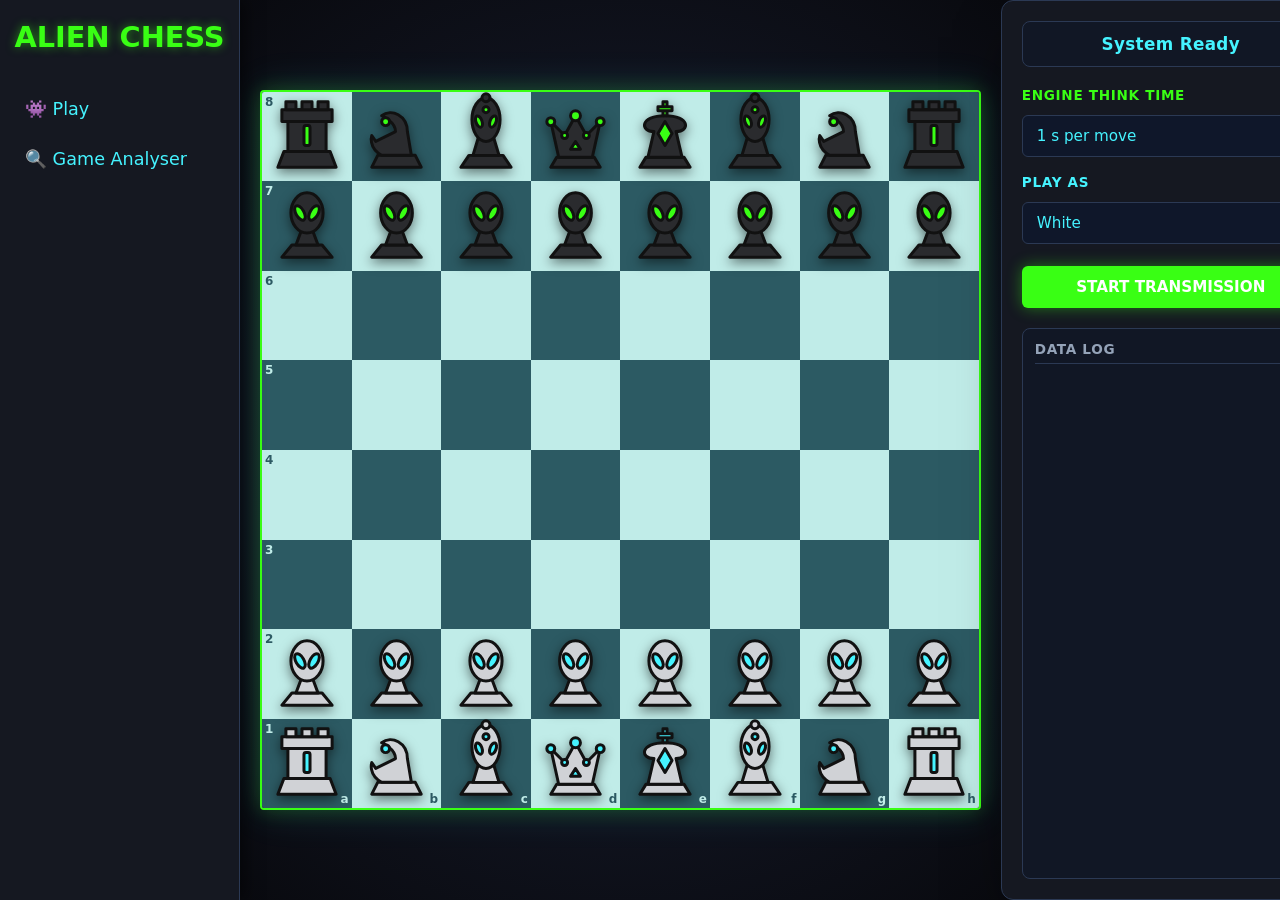
==== commit fe921a3a: "Rewrite engine as v2 with verified rules core, tuned eval and match tooling Replace the original eng" ====
--- a/frontend/index.html
+++ b/frontend/index.html
@@ -3,7 +3,7 @@
 <head>
     <meta charset="UTF-8">
     <meta name="viewport" content="width=device-width, initial-scale=1.0">
-    <title>Antigravity Chess Engine</title>
+    <title>Chess Engine</title>
     <style>
         :root {
             --bg-color: #090A0F;
@@ -423,10 +423,12 @@
             <div id="status" class="status-panel">System Ready</div>
 
             <div class="controls">
-                <label for="opponent" style="color: var(--accent-color);">Select Opponent</label>
-                <select id="opponent">
-                    <option value="server">Zorgon (C++ 2000 Elo)</option>
-                    <option value="fallback" selected>Glip (JS 1000 Elo)</option>
+                <label for="think-time" style="color: var(--accent-color);">Engine think time</label>
+                <select id="think-time">
+                    <option value="100">0.1 s per move</option>
+                    <option value="500">0.5 s per move</option>
+                    <option value="1000" selected>1 s per move</option>
+                    <option value="3000">3 s per move</option>
                 </select>
 
                 <label for="play-as" style="color: var(--text-color); margin-top: 5px;">Play As</label>
@@ -1036,7 +1038,13 @@
         const boardEl = document.getElementById("board");
         const statusEl = document.getElementById("status");
         const historyListEl = document.getElementById("history-list");
-        const opponentSelect = document.getElementById("opponent");
+        const thinkTimeSelect = document.getElementById("think-time");
+        const ENGINE_URL = "http://127.0.0.1:8765/move";
+        const DRAW_MESSAGES = {
+            draw_repetition: "Draw — threefold repetition",
+            draw_fifty_moves: "Draw — fifty-move rule",
+            draw_insufficient_material: "Draw — insufficient material"
+        };
         const resetBtn = document.getElementById("reset-btn");
         const analyserBtn = document.getElementById("analyser-btn");
 
@@ -1149,6 +1157,11 @@
         }
 
         // Check if the current player has no moves left
+        function toUci(m) {
+            const sq = i => COLUMNS[i % 8] + RANKS[Math.floor(i / 8)];
+            return sq(m.from) + sq(m.to) + (m.promo ? m.promo.toLowerCase() : "");
+        }
+
         function checkGameEndState() {
             const legalMoves = game.generateLegalMoves();
             if (legalMoves.length === 0) {
@@ -1159,8 +1172,9 @@
                 const isCheck = game.isSquareAttacked(kingSq, opponent);
                 
                 if (isCheck) {
-                    statusEl.innerHTML = us === 'w' ? "Checkmate — Black wins!" : "Checkmate — you win!";
-                    statusEl.style.color = us === 'w' ? "#ef4444" : "#10b981";
+                    const userLost = us === document.getElementById("play-as").value;
+                    statusEl.innerHTML = userLost ? "Checkmate — the engine wins" : "Checkmate — you win!";
+                    statusEl.style.color = userLost ? "#ef4444" : "#10b981";
                 } else {
                     statusEl.innerHTML = "Draw — Stalemate";
                     statusEl.style.color = "#94a3b8";
@@ -1211,61 +1225,35 @@
             const allLegal = game.generateLegalMoves();
             if (allLegal.length === 0) { isEngineThinking = false; return; }
 
-            const mode = opponentSelect.value;
+            // Send the whole game, not just the current FEN, so the engine can
+            // see repetitions. The body uses the UCI "position" grammar.
+            const moveList = game.history.map(h => toUci(h.move)).join(" ");
+            const body = "startpos" + (moveList ? " moves " + moveList : "");
             let chosenMove = null;
-
-            if (mode === 'server') {
-                try {
-                    const response = await fetch("http://localhost:8765/move", {
-                        method: "POST",
-                        headers: { "Content-Type": "application/json" },
-                        body: JSON.stringify({ fen: game.generateFen() })
-                    });
-                    if (!response.ok) throw new Error(`Server returned ${response.status}`);
-                    const data = await response.json();
-                    const uci = data.move;
-                    if (!uci || uci.length < 4) throw new Error("Bad move string from server");
-
-                    // Decode UCI: e.g. "e2e4" => from=12, to=28
-                    const fromFile = uci.charCodeAt(0) - 97; // a=0 .. h=7
-                    const fromRank = uci.charCodeAt(1) - 49; // 1=0 .. 8=7
-                    const toFile   = uci.charCodeAt(2) - 97;
-                    const toRank   = uci.charCodeAt(3) - 49;
-                    const fromSq = fromRank * 8 + fromFile;
-                    const toSq   = toRank   * 8 + toFile;
-                    const promoChar = uci.length > 4 ? uci[4] : null;
-
-                    // Find matching legal move (exact match including promo)
-                    chosenMove = allLegal.find(m =>
-                        m.from === fromSq && m.to === toSq &&
-                        (!promoChar || m.promo === promoChar)
-                    );
-
-                    // If promo matching failed, try without promo filter (default to queen)
-                    if (!chosenMove && promoChar) {
-                        chosenMove = allLegal.find(m =>
-                            m.from === fromSq && m.to === toSq && m.promo === 'q'
-                        );
-                    }
-
-                    if (!chosenMove) {
-                        console.error(`[Engine] Server returned move ${uci} (from=${fromSq} to=${toSq}) not found in legal moves:`,
-                            allLegal.map(m => `${m.from}->${m.to}${m.promo?'='+m.promo:''}` ));
-                        throw new Error(`Move ${uci} not in legal move list`);
-                    }
-
-                } catch (e) {
-                    console.error("[Engine] C++ Server error:", e.message);
-                    // Show error but DO NOT permanently change the dropdown — user keeps their Elo setting
-                    statusEl.innerHTML = `⚠️ Engine error: ${e.message}. Is './chess --server --port 8765' running?`;
-                    statusEl.style.color = "#ef4444";
+            let reply = null;
+            try {
+                const response = await fetch(`${ENGINE_URL}?movetime=${thinkTimeSelect.value}`, {
+                    method: "POST",
+                    headers: { "Content-Type": "text/plain" },
+                    body
+                });
+                reply = await response.json();
+                if (!response.ok) throw new Error(reply.error || `server returned ${response.status}`);
+                if (!reply.bestmove) {
+                    // The user's move ended the game in a way the board UI does not detect.
+                    statusEl.textContent = DRAW_MESSAGES[reply.status] || `Game over (${reply.status})`;
+                    statusEl.className = "status-panel";
                     isEngineThinking = false;
-                    return; // Do NOT play a random move — abort cleanly
-                }
-            } else {
-                // JS fallback: pick a random legal move (1000 Elo mode)
-                const randomIndex = Math.floor(Math.random() * allLegal.length);
-                chosenMove = allLegal[randomIndex];
+                    return;
+                }
+                chosenMove = allLegal.find(m => toUci(m) === reply.bestmove);
+                if (!chosenMove) throw new Error(`engine move ${reply.bestmove} is not legal here`);
+            } catch (e) {
+                console.error("[engine]", e);
+                statusEl.textContent = `⚠️ Engine error: ${e.message}. Is './build/release/chess-engine serve' running?`;
+                statusEl.style.color = "#ef4444";
+                isEngineThinking = false;
+                return;
             }
 
             if (chosenMove) {
@@ -1276,7 +1264,11 @@
                     updateHistoryPanel();
                     isEngineThinking = false;
                     if (!checkGameEndState()) {
-                        statusEl.innerHTML = "System Ready";
+                        const score = reply.score.type === "mate"
+                            ? `mate ${reply.score.value}`
+                            : `${(reply.score.value / 100).toFixed(2)} pawns`;
+                        statusEl.textContent = DRAW_MESSAGES[reply.status] ||
+                            `Engine: ${reply.bestmove} (${score} for the engine, depth ${reply.depth}, ${reply.nodes.toLocaleString()} nodes)`;
                         statusEl.className = "status-panel status-active";
                         statusEl.style.color = "";
                     }
